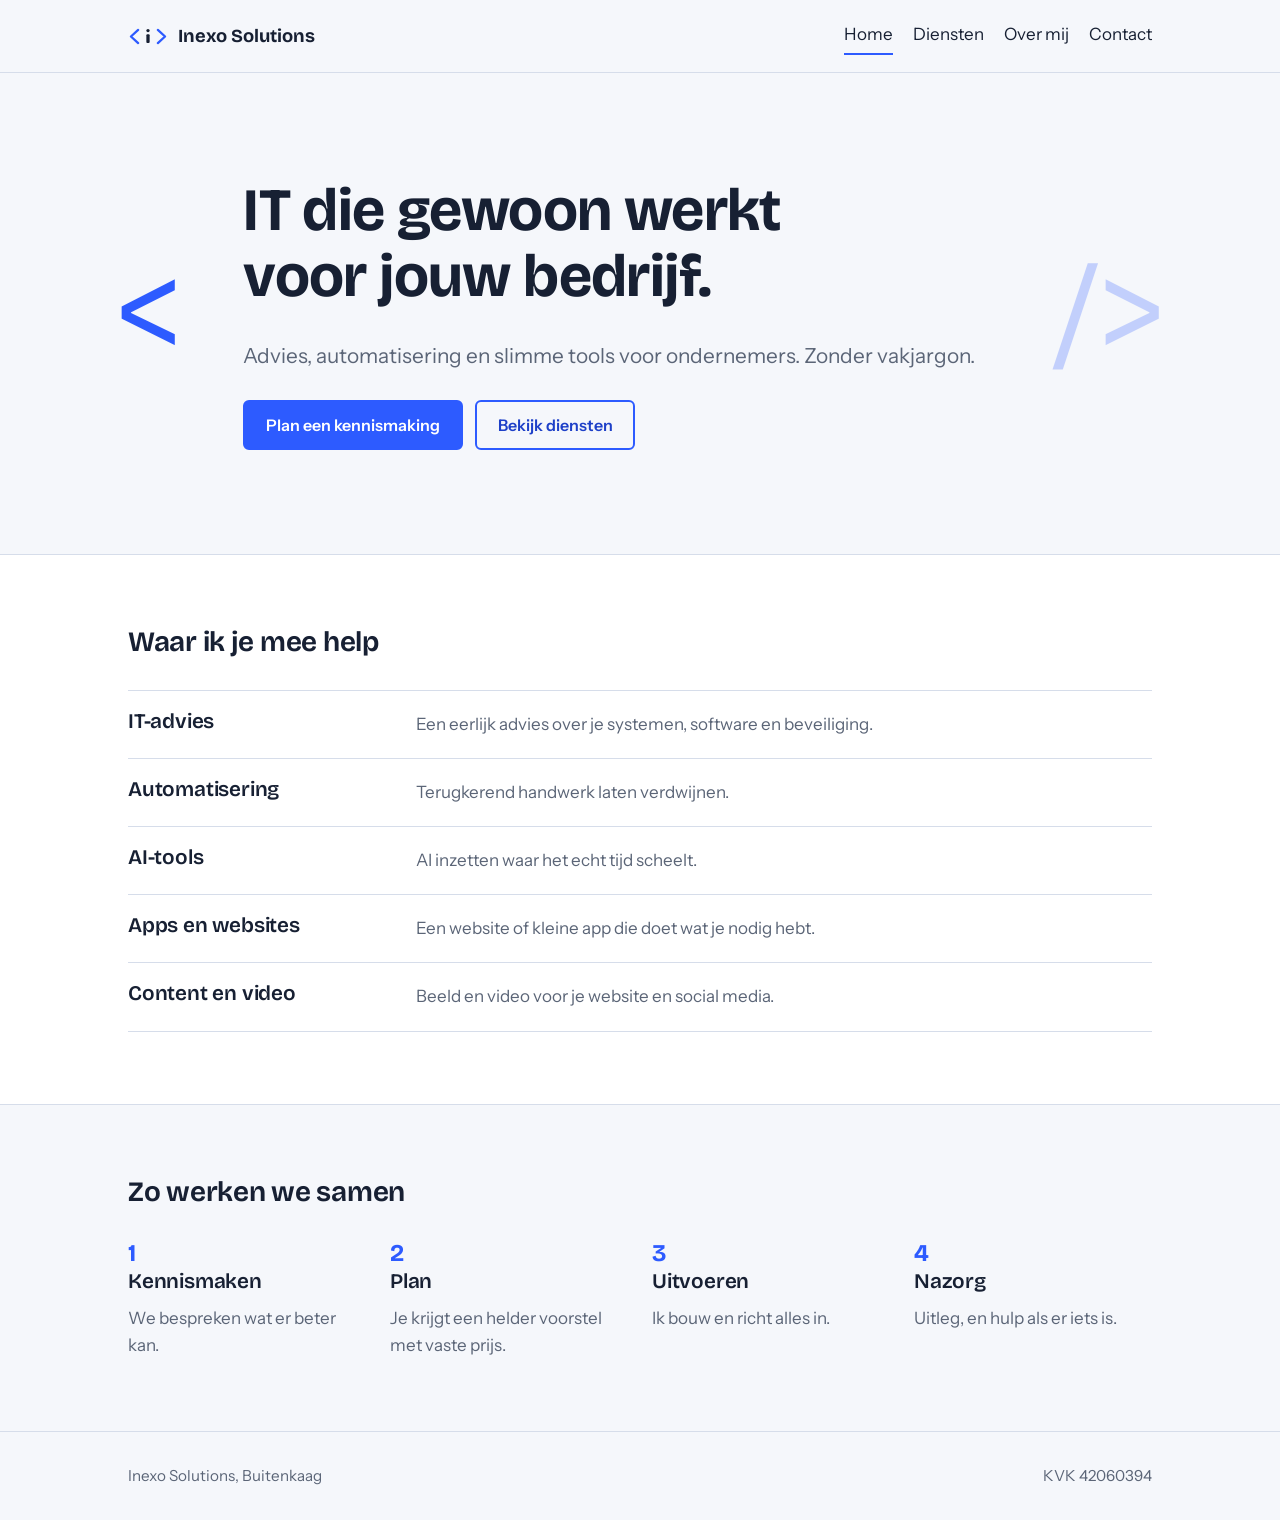
==== index.html @ b4abee1e "Add first version of the website and layout README Co-Authored-By: Claude Opus 5.5 <noreply@anthropi" ====
<!doctype html>
<html lang="nl">
<head>
  <meta charset="utf-8">
  <meta name="viewport" content="width=device-width, initial-scale=1">
  <title>Inexo Solutions | IT, automatisering en AI voor ondernemers</title>
  <meta name="description" content="Inexo Solutions helpt ondernemers met IT-advies, automatisering, AI-tools en websites.">
  <link rel="icon" href="/assets/logo.svg" type="image/svg+xml">
  <link rel="preconnect" href="https://fonts.googleapis.com">
  <link rel="preconnect" href="https://fonts.gstatic.com" crossorigin>
  <link href="https://fonts.googleapis.com/css2?family=Bricolage+Grotesque:opsz,wght@12..96,300..700&family=Instrument+Sans:wght@400;600&display=swap" rel="stylesheet">
  <link rel="stylesheet" href="/assets/styles.css">
</head>
<body>
  <header class="site-header">
    <div class="wrap">
      <a class="brand" href="/"><img src="/assets/logo.svg" alt="" width="40" height="21">Inexo Solutions</a>
      <nav class="nav" aria-label="Hoofdmenu">
        <a href="/index.html" aria-current="page">Home</a>
        <a href="/diensten.html">Diensten</a>
        <a href="/over.html">Over mij</a>
        <a href="/contact.html">Contact</a>
      </nav>
    </div>
  </header>
  <main>
    <section class="hero">
      <div class="wrap">
        <div class="tag">
          <h1>IT die gewoon werkt voor jouw bedrijf.</h1>
          <p>Advies, automatisering en slimme tools voor ondernemers. Zonder vakjargon.</p>
          <div class="actions">
            <a class="btn" href="/contact.html">Plan een kennismaking</a>
            <a class="btn secondary" href="/diensten.html">Bekijk diensten</a>
          </div>
        </div>
      </div>
    </section>
    <section class="section alt">
      <div class="wrap">
        <h2>Waar ik je mee help</h2>
        <ul class="services">
          <li>
            <h3>IT-advies</h3>
            <p>Een eerlijk advies over je systemen, software en beveiliging.</p>
          </li>
          <li>
            <h3>Automatisering</h3>
            <p>Terugkerend handwerk laten verdwijnen.</p>
          </li>
          <li>
            <h3>AI-tools</h3>
            <p>AI inzetten waar het echt tijd scheelt.</p>
          </li>
          <li>
            <h3>Apps en websites</h3>
            <p>Een website of kleine app die doet wat je nodig hebt.</p>
          </li>
          <li>
            <h3>Content en video</h3>
            <p>Beeld en video voor je website en social media.</p>
          </li>
        </ul>
      </div>
    </section>
    <section class="section">
      <div class="wrap">
        <h2>Zo werken we samen</h2>
        <ol class="steps">
          <li><h3>Kennismaken</h3><p>We bespreken wat er beter kan.</p></li>
          <li><h3>Plan</h3><p>Je krijgt een helder voorstel met vaste prijs.</p></li>
          <li><h3>Uitvoeren</h3><p>Ik bouw en richt alles in.</p></li>
          <li><h3>Nazorg</h3><p>Uitleg, en hulp als er iets is.</p></li>
        </ol>
      </div>
    </section>
  </main>
  <footer class="site-footer">
    <div class="wrap">
      <p>Inexo Solutions, Buitenkaag</p>
      <p>KVK 42060394</p>
    </div>
  </footer>
</body>
</html>
---- assets/styles.css ----
/* Inexo Solutions — shared styles. Tokens are documented in README.md */
:root {
  --paper: #F5F7FB;
  --surface: #FFFFFF;
  --ink: #172033;
  --muted: #5B6577;
  --line: #D6DDEA;
  --blue: #2D5BFF;
  --blue-dark: #1E40C8;

  --font-display: "Bricolage Grotesque", system-ui, sans-serif;
  --font-body: "Instrument Sans", system-ui, sans-serif;

  --step-0: 1.0625rem;
  --step-1: 1.3rem;
  --step-2: 1.75rem;
  --step-3: clamp(2.25rem, 5vw, 3.75rem);

  --wrap: 68rem;
  --gutter: clamp(1rem, 4vw, 2rem);
}

*, *::before, *::after { box-sizing: border-box; }
html { -webkit-text-size-adjust: 100%; }
body {
  margin: 0;
  background: var(--paper);
  color: var(--ink);
  font: 400 var(--step-0)/1.6 var(--font-body);
}
img, svg { display: block; max-width: 100%; }
a { color: var(--blue-dark); }
a:focus-visible, button:focus-visible, input:focus-visible, textarea:focus-visible {
  outline: 3px solid var(--blue);
  outline-offset: 3px;
}
h1, h2, h3 { font-family: var(--font-display); line-height: 1.1; margin: 0 0 .5em; letter-spacing: -0.01em; }
h1 { font-size: var(--step-3); font-weight: 700; max-width: 16ch; }
h2 { font-size: var(--step-2); font-weight: 650; }
h3 { font-size: var(--step-1); font-weight: 600; }
p { margin: 0 0 1em; max-width: 62ch; }

.wrap { max-width: var(--wrap); margin: 0 auto; padding: 0 var(--gutter); }

/* Header */
.site-header { border-bottom: 1px solid var(--line); background: var(--paper); }
.site-header .wrap { display: flex; align-items: center; justify-content: space-between; gap: 1rem; min-height: 4.5rem; flex-wrap: wrap; }
.brand { display: flex; align-items: center; gap: .6rem; text-decoration: none; color: var(--ink); font: 700 1.15rem var(--font-display); }
.brand svg { width: 2.4rem; height: auto; }
.nav { display: flex; gap: 1.25rem; flex-wrap: wrap; }
.nav a { color: var(--ink); text-decoration: none; padding: .25rem 0; border-bottom: 2px solid transparent; }
.nav a:hover { border-color: var(--line); }
.nav a[aria-current="page"] { border-color: var(--blue); }

/* Hero: the code-tag brackets are the one signature element */
.hero { padding: clamp(3rem, 9vw, 6.5rem) 0; }
.hero .tag {
  position: relative;
  padding: 0 clamp(2rem, 9vw, 7.5rem);
}
.hero .tag::before, .hero .tag::after {
  position: absolute; top: 50%;
  transform: translateY(-50%);
  font: 300 clamp(4rem, 11vw, 9rem)/1 var(--font-display);
  color: var(--blue);
}
.hero .tag::before { content: "<"; left: -0.1em; }
.hero .tag::after { content: "/>"; right: -0.1em; opacity: .25; }
.hero p { font-size: var(--step-1); color: var(--muted); }
.actions { display: flex; gap: .75rem; flex-wrap: wrap; margin-top: 1.75rem; }

.btn {
  display: inline-block; padding: .8rem 1.3rem; border-radius: 6px;
  font: 600 1rem var(--font-body); text-decoration: none; cursor: pointer;
  border: 2px solid var(--blue); background: var(--blue); color: #fff;
}
.btn:hover { background: var(--blue-dark); border-color: var(--blue-dark); }
.btn.secondary { background: transparent; color: var(--blue-dark); }
.btn.secondary:hover { background: var(--surface); }

/* Sections */
.section { padding: clamp(2.5rem, 7vw, 4.5rem) 0; border-top: 1px solid var(--line); }
.section.alt { background: var(--surface); }
.intro { color: var(--muted); }

.services { list-style: none; margin: 2rem 0 0; padding: 0; display: grid; gap: 0; }
.services li { display: grid; grid-template-columns: minmax(10rem, 16rem) 1fr; gap: .5rem 2rem; padding: 1.25rem 0; border-top: 1px solid var(--line); }
.services li:last-child { border-bottom: 1px solid var(--line); }
.services h3 { margin: 0; }
.services p { margin: 0; color: var(--muted); }
.services ul { margin: .5rem 0 0; padding-left: 1.1rem; color: var(--muted); }

.steps { list-style: none; counter-reset: step; margin: 2rem 0 0; padding: 0; display: grid; grid-template-columns: repeat(auto-fit, minmax(13rem, 1fr)); gap: 1.5rem; }
.steps li { counter-increment: step; }
.steps li::before { content: counter(step); display: block; font: 700 1.5rem var(--font-display); color: var(--blue); margin-bottom: .25rem; }
.steps p { margin: 0; color: var(--muted); }

/* Forms */
.form { display: grid; gap: 1rem; max-width: 36rem; margin-top: 1.5rem; }
.form label { display: grid; gap: .35rem; font-weight: 600; }
.form input, .form textarea {
  font: inherit; padding: .75rem .85rem; border: 1px solid var(--line);
  border-radius: 6px; background: var(--surface); color: var(--ink);
}
.form textarea { min-height: 9rem; resize: vertical; }
.hidden { position: absolute; left: -9999px; }

/* Footer */
.site-footer { border-top: 1px solid var(--line); padding: 2rem 0; color: var(--muted); font-size: .95rem; }
.site-footer .wrap { display: flex; justify-content: space-between; gap: 1rem; flex-wrap: wrap; }
.site-footer p { margin: 0; }

@media (max-width: 40rem) {
  .services li { grid-template-columns: 1fr; }
  .hero .tag { padding: 0; }
  .hero .tag::before, .hero .tag::after { display: none; }
}
@media (prefers-reduced-motion: reduce) { * { transition: none !important; animation: none !important; } }
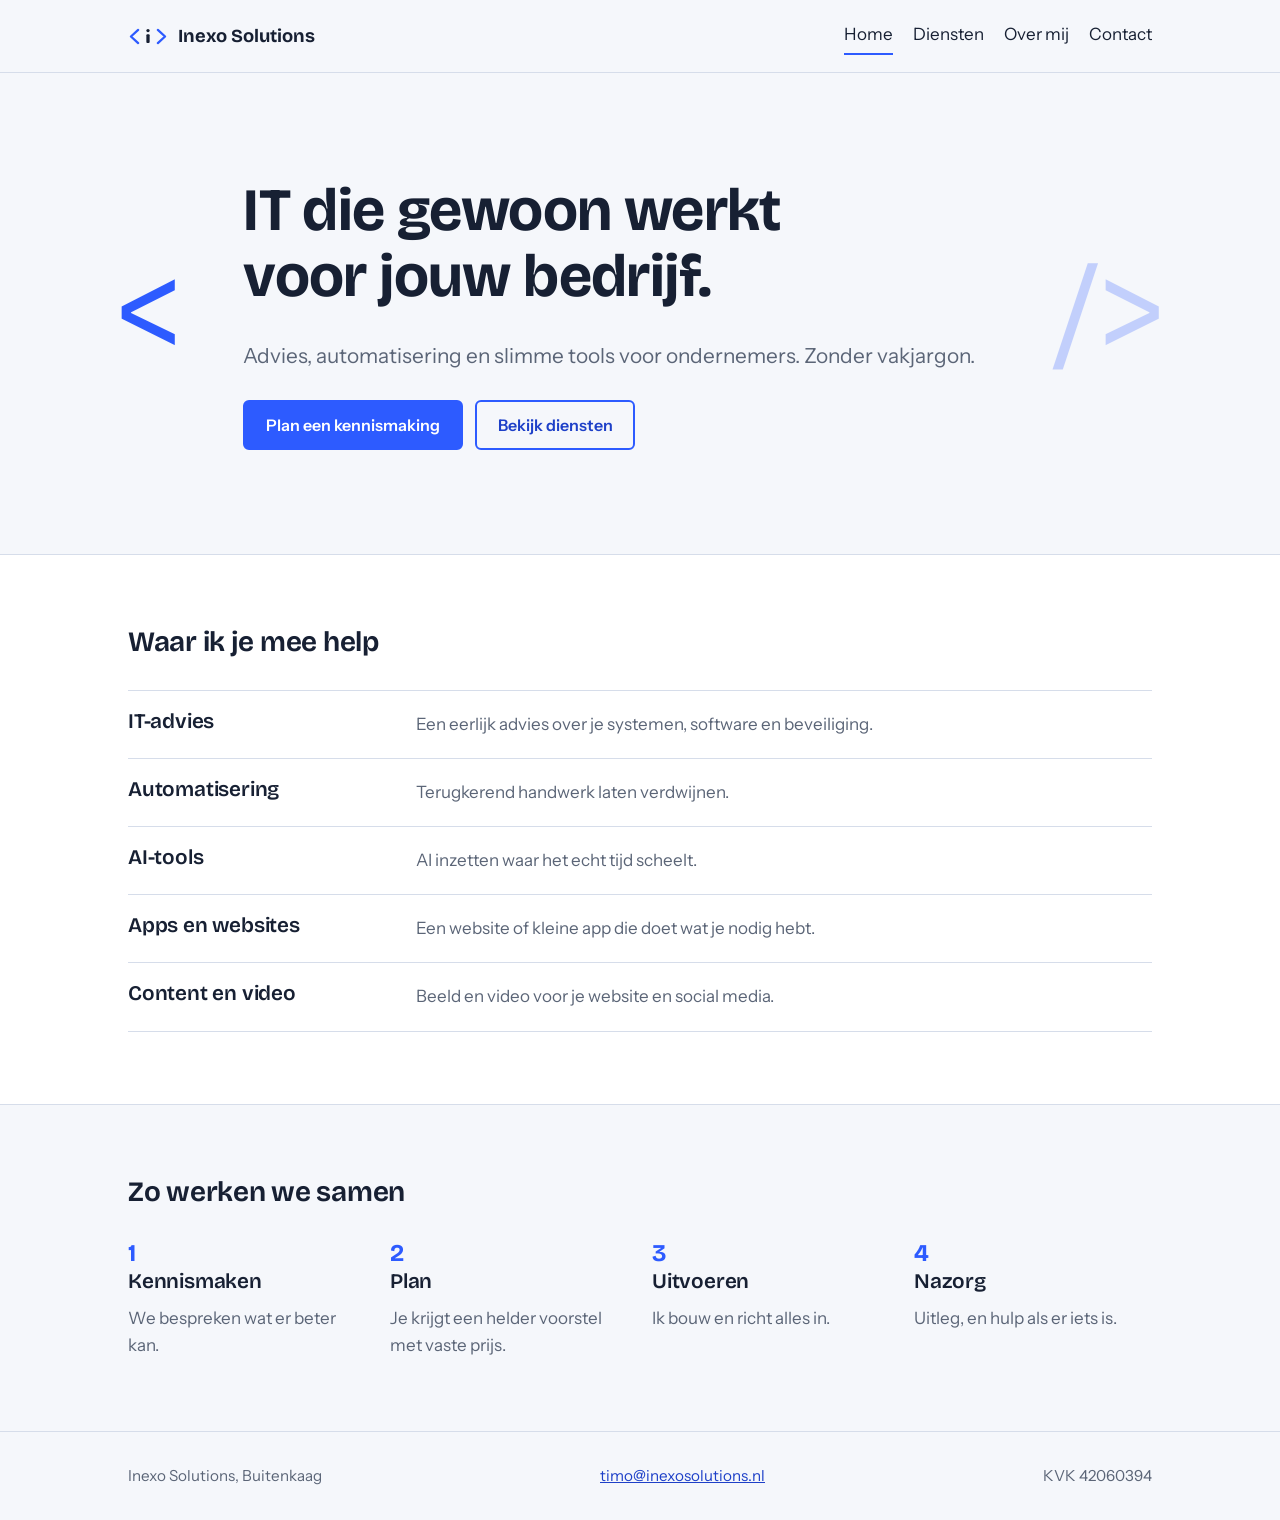
==== commit c4d7989a: "Add contact email and richer About page Co-Authored-By: Claude Opus 5.5 <noreply@anthropic.com> Clau" ====
--- a/index.html
+++ b/index.html
@@ -78,6 +78,7 @@
   <footer class="site-footer">
     <div class="wrap">
       <p>Inexo Solutions, Buitenkaag</p>
+      <p><a href="mailto:timo@inexosolutions.nl">timo@inexosolutions.nl</a></p>
       <p>KVK 42060394</p>
     </div>
   </footer>
--- a/assets/styles.css
+++ b/assets/styles.css
@@ -95,6 +95,19 @@
 .steps li::before { content: counter(step); display: block; font: 700 1.5rem var(--font-display); color: var(--blue); margin-bottom: .25rem; }
 .steps p { margin: 0; color: var(--muted); }
 
+/* About */
+.about { display: grid; grid-template-columns: minmax(0, 1fr) 20rem; gap: 3rem; align-items: start; }
+.facts { background: var(--surface); border: 1px solid var(--line); border-radius: 8px; padding: 1.5rem; }
+.facts img { width: 4.5rem; height: auto; margin-bottom: 1rem; }
+.facts dl { margin: 0; }
+.facts dt { font-size: .9rem; color: var(--muted); }
+.facts dd { margin: .15rem 0 1rem; font-weight: 600; }
+.facts dd:last-child { margin-bottom: 0; }
+.principles { list-style: none; margin: 2rem 0 0; padding: 0; display: grid; grid-template-columns: repeat(auto-fit, minmax(14rem, 1fr)); gap: 2rem; }
+.principles li { border-top: 3px solid var(--blue); padding-top: 1rem; }
+.principles p { margin: 0; color: var(--muted); }
+.cta .actions { margin-top: 1rem; }
+
 /* Forms */
 .form { display: grid; gap: 1rem; max-width: 36rem; margin-top: 1.5rem; }
 .form label { display: grid; gap: .35rem; font-weight: 600; }
@@ -110,6 +123,7 @@
 .site-footer .wrap { display: flex; justify-content: space-between; gap: 1rem; flex-wrap: wrap; }
 .site-footer p { margin: 0; }
 
+@media (max-width: 52rem) { .about { grid-template-columns: 1fr; gap: 2rem; } }
 @media (max-width: 40rem) {
   .services li { grid-template-columns: 1fr; }
   .hero .tag { padding: 0; }
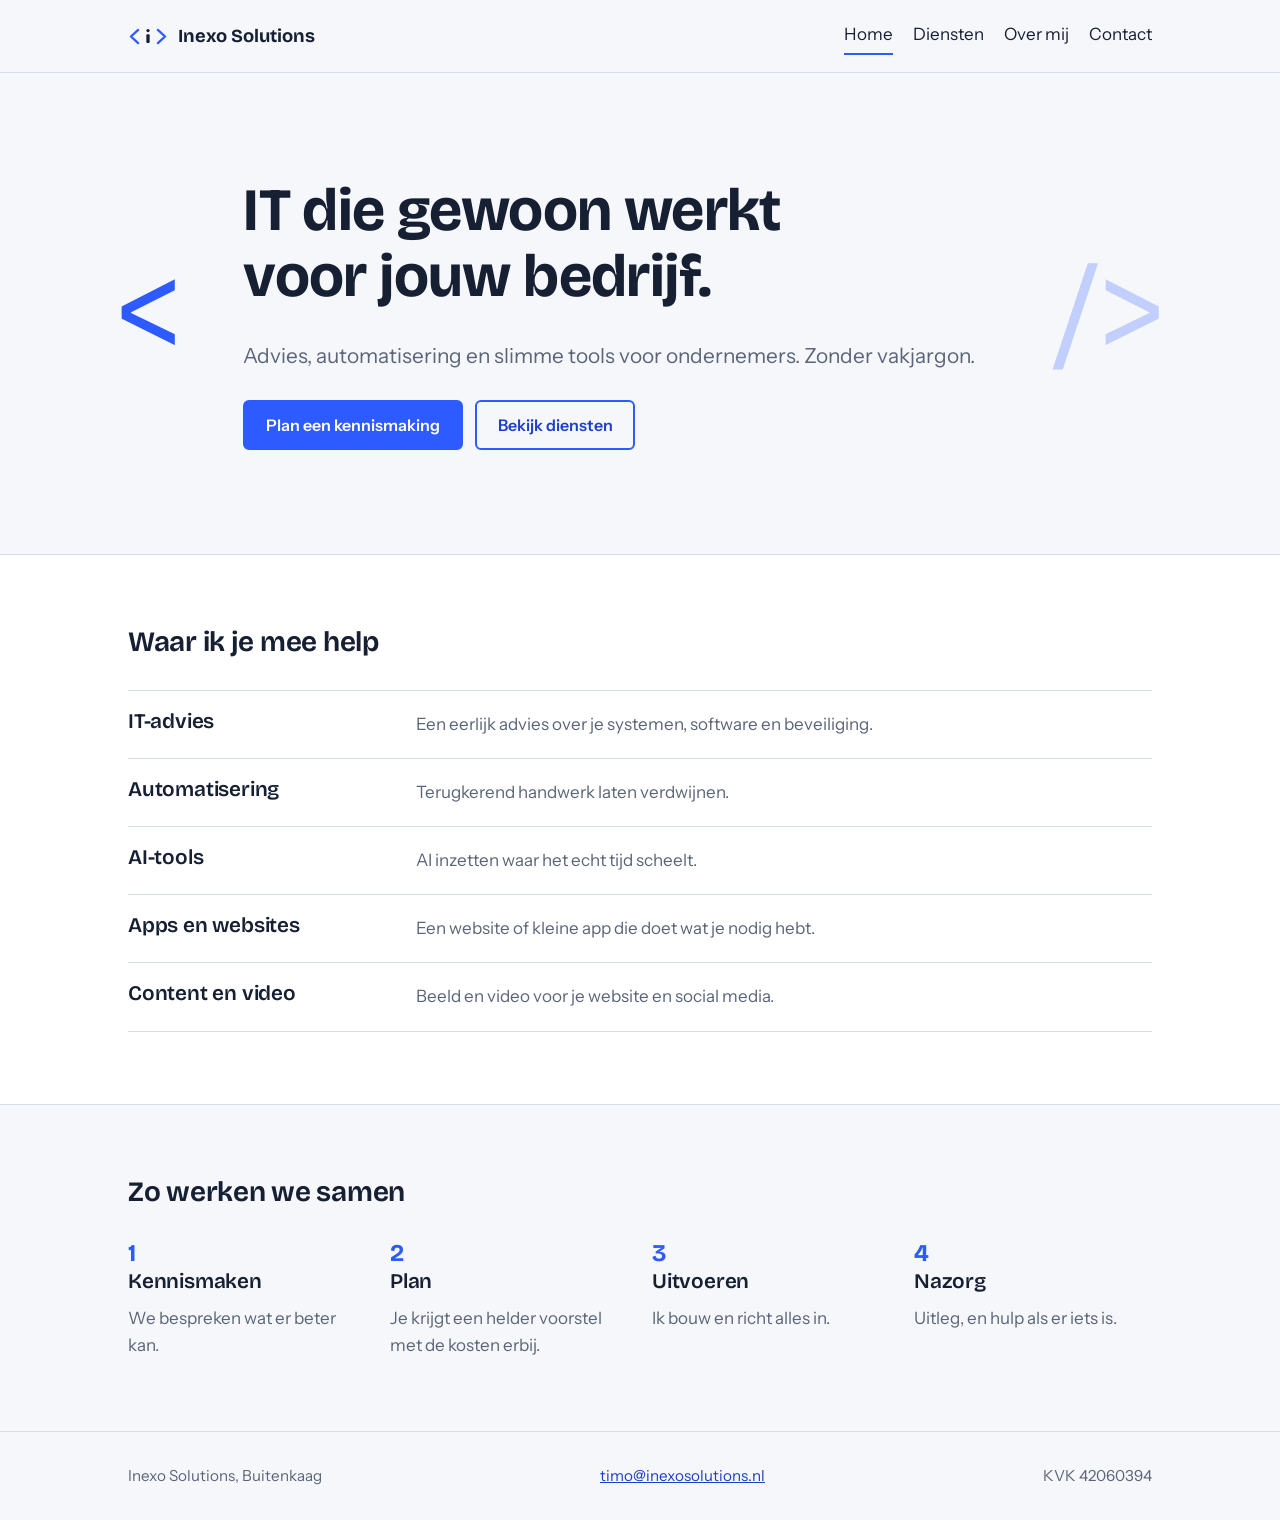
==== commit 160ca0c2: "Soften pricing wording (no fixed-price promise) Co-Authored-By: Claude Opus 5.5 <noreply@anthropic.c" ====
--- a/index.html
+++ b/index.html
@@ -68,7 +68,7 @@
         <h2>Zo werken we samen</h2>
         <ol class="steps">
           <li><h3>Kennismaken</h3><p>We bespreken wat er beter kan.</p></li>
-          <li><h3>Plan</h3><p>Je krijgt een helder voorstel met vaste prijs.</p></li>
+          <li><h3>Plan</h3><p>Je krijgt een helder voorstel met de kosten erbij.</p></li>
           <li><h3>Uitvoeren</h3><p>Ik bouw en richt alles in.</p></li>
           <li><h3>Nazorg</h3><p>Uitleg, en hulp als er iets is.</p></li>
         </ol>
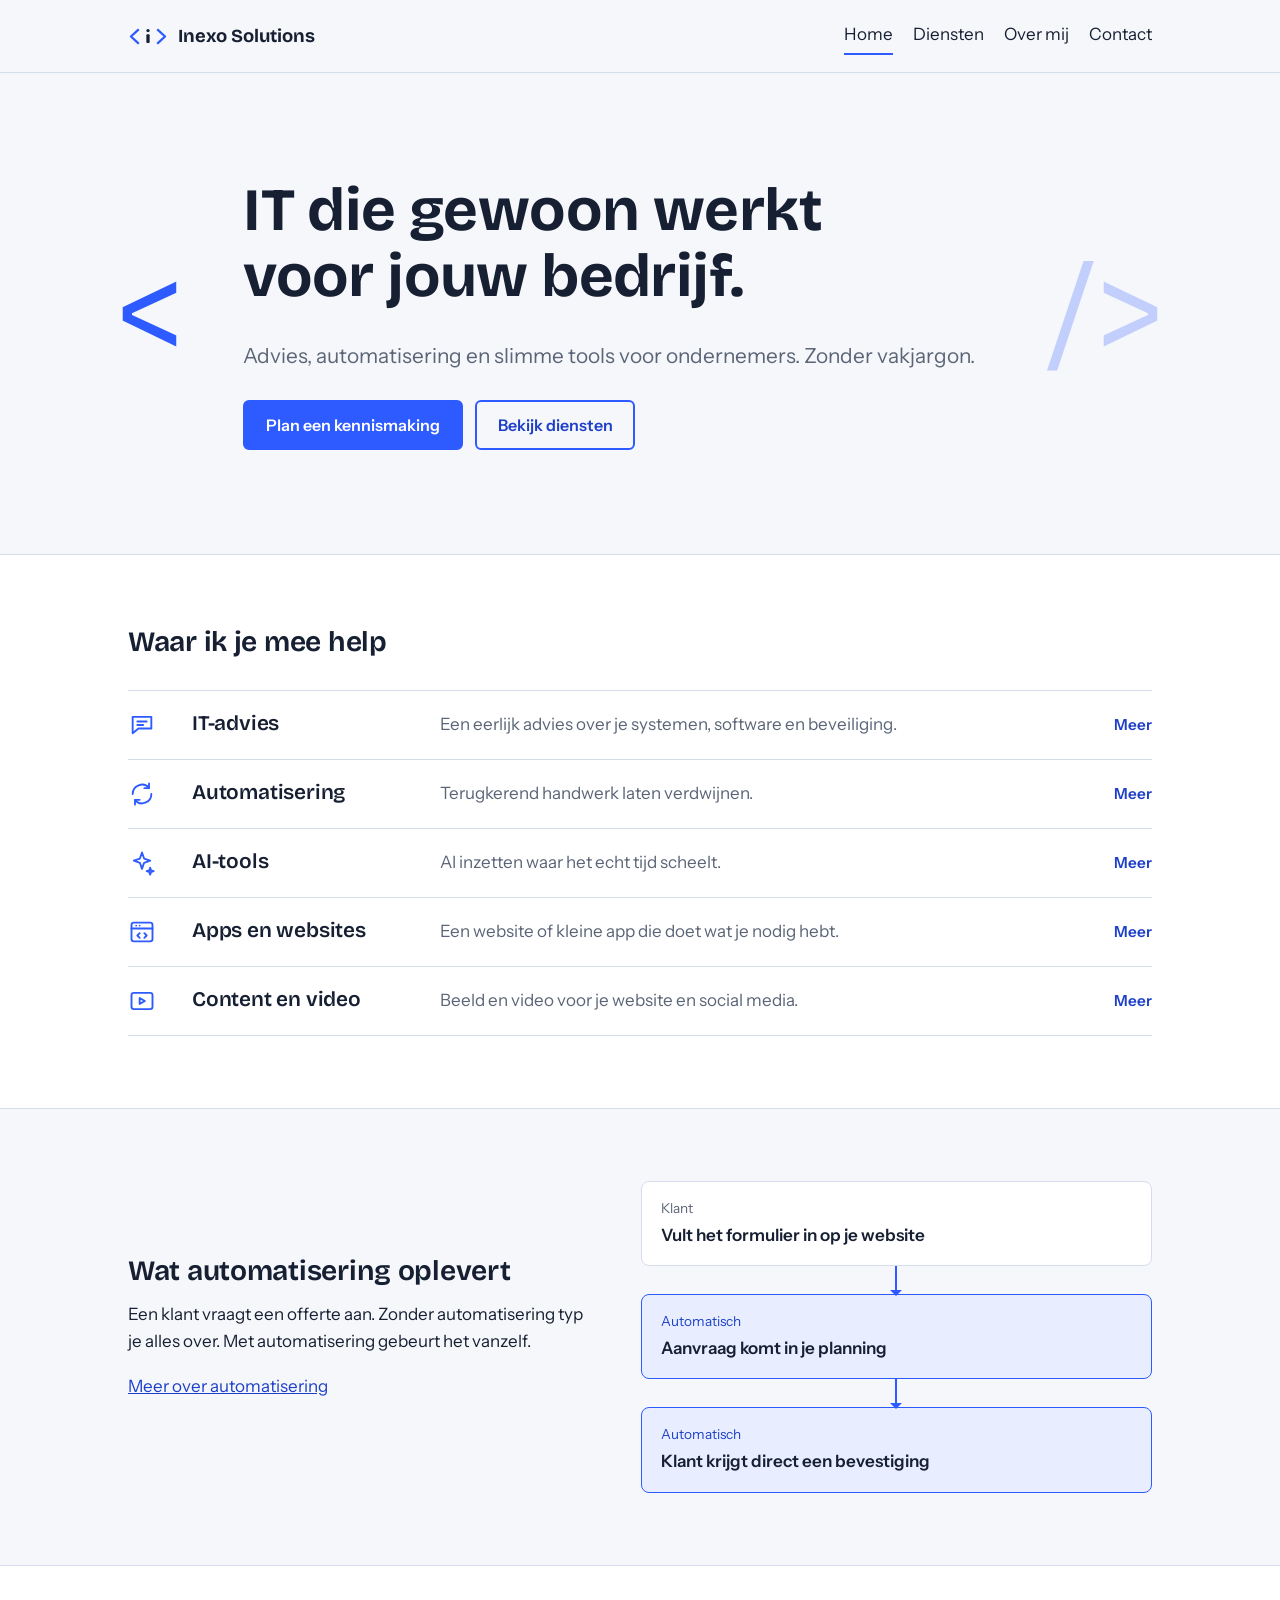
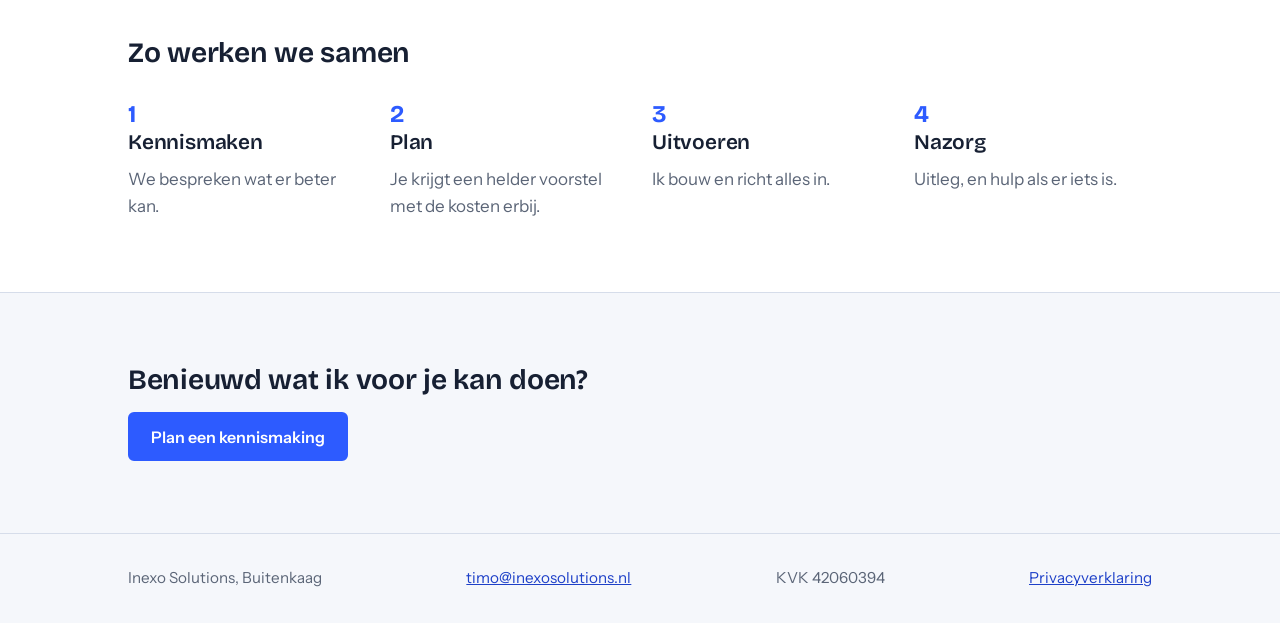
==== commit f6d54e82: "Expand services, add visuals, privacy page, 404 and share image Co-Authored-By: Claude Opus 5.5 <nor" ====
--- a/index.html
+++ b/index.html
@@ -5,13 +5,19 @@
   <meta name="viewport" content="width=device-width, initial-scale=1">
   <title>Inexo Solutions | IT, automatisering en AI voor ondernemers</title>
   <meta name="description" content="Inexo Solutions helpt ondernemers met IT-advies, automatisering, AI-tools en websites.">
+  <meta property="og:type" content="website">
+  <meta property="og:title" content="Inexo Solutions | IT, automatisering en AI voor ondernemers">
+  <meta property="og:description" content="Inexo Solutions helpt ondernemers met IT-advies, automatisering, AI-tools en websites.">
+  <meta property="og:url" content="https://inexo-solutions.netlify.app/">
+  <meta property="og:image" content="https://inexo-solutions.netlify.app/assets/og-image.png">
+  <meta property="og:locale" content="nl_NL">
+  <meta name="theme-color" content="#2D5BFF">
   <link rel="icon" href="/assets/logo.svg" type="image/svg+xml">
-  <link rel="preconnect" href="https://fonts.googleapis.com">
-  <link rel="preconnect" href="https://fonts.gstatic.com" crossorigin>
-  <link href="https://fonts.googleapis.com/css2?family=Bricolage+Grotesque:opsz,wght@12..96,300..700&family=Instrument+Sans:wght@400;600&display=swap" rel="stylesheet">
+  <link rel="preload" href="/assets/fonts/bricolage-grotesque.woff2" as="font" type="font/woff2" crossorigin>
   <link rel="stylesheet" href="/assets/styles.css">
 </head>
 <body>
+  <a class="skip" href="#main">Naar de inhoud</a>
   <header class="site-header">
     <div class="wrap">
       <a class="brand" href="/"><img src="/assets/logo.svg" alt="" width="40" height="21">Inexo Solutions</a>
@@ -23,7 +29,7 @@
       </nav>
     </div>
   </header>
-  <main>
+  <main id="main">
     <section class="hero">
       <div class="wrap">
         <div class="tag">
@@ -41,29 +47,60 @@
         <h2>Waar ik je mee help</h2>
         <ul class="services">
           <li>
-            <h3>IT-advies</h3>
-            <p>Een eerlijk advies over je systemen, software en beveiliging.</p>
+            <a class="service-link" href="/diensten.html#it-advies">
+              <svg class="icon" viewBox="0 0 24 24" aria-hidden="true" fill="none" stroke="currentColor" stroke-width="1.6" stroke-linecap="round" stroke-linejoin="round"><path d="M4 5h16v10H9l-5 4z"/><path d="M8 9h8M8 12h5"/></svg>
+              <h3>IT-advies</h3>
+              <p>Een eerlijk advies over je systemen, software en beveiliging.</p>
+            </a>
           </li>
           <li>
-            <h3>Automatisering</h3>
-            <p>Terugkerend handwerk laten verdwijnen.</p>
+            <a class="service-link" href="/diensten.html#automatisering">
+              <svg class="icon" viewBox="0 0 24 24" aria-hidden="true" fill="none" stroke="currentColor" stroke-width="1.6" stroke-linecap="round" stroke-linejoin="round"><path d="M20 12a8 8 0 0 1-14 5.3"/><path d="M4 12a8 8 0 0 1 14-5.3"/><path d="M18 3v4h-4M6 21v-4h4"/></svg>
+              <h3>Automatisering</h3>
+              <p>Terugkerend handwerk laten verdwijnen.</p>
+            </a>
           </li>
           <li>
-            <h3>AI-tools</h3>
-            <p>AI inzetten waar het echt tijd scheelt.</p>
+            <a class="service-link" href="/diensten.html#ai-tools">
+              <svg class="icon" viewBox="0 0 24 24" aria-hidden="true" fill="none" stroke="currentColor" stroke-width="1.6" stroke-linecap="round" stroke-linejoin="round"><path d="M12 3l1.8 5.2L19 10l-5.2 1.8L12 17l-1.8-5.2L5 10l5.2-1.8z"/><path d="M19 16l.7 2.3L22 19l-2.3.7L19 22l-.7-2.3L16 19l2.3-.7z"/></svg>
+              <h3>AI-tools</h3>
+              <p>AI inzetten waar het echt tijd scheelt.</p>
+            </a>
           </li>
           <li>
-            <h3>Apps en websites</h3>
-            <p>Een website of kleine app die doet wat je nodig hebt.</p>
+            <a class="service-link" href="/diensten.html#apps-en-websites">
+              <svg class="icon" viewBox="0 0 24 24" aria-hidden="true" fill="none" stroke="currentColor" stroke-width="1.6" stroke-linecap="round" stroke-linejoin="round"><rect x="3" y="4" width="18" height="16" rx="2"/><path d="M3 9h18M7 6.5h.01M10 6.5h.01"/><path d="M10 13l-2 2 2 2M14 13l2 2-2 2"/></svg>
+              <h3>Apps en websites</h3>
+              <p>Een website of kleine app die doet wat je nodig hebt.</p>
+            </a>
           </li>
           <li>
-            <h3>Content en video</h3>
-            <p>Beeld en video voor je website en social media.</p>
+            <a class="service-link" href="/diensten.html#content-en-video">
+              <svg class="icon" viewBox="0 0 24 24" aria-hidden="true" fill="none" stroke="currentColor" stroke-width="1.6" stroke-linecap="round" stroke-linejoin="round"><rect x="3" y="5" width="18" height="14" rx="2"/><path d="M10 9.5v5l4.5-2.5z"/></svg>
+              <h3>Content en video</h3>
+              <p>Beeld en video voor je website en social media.</p>
+            </a>
           </li>
         </ul>
       </div>
     </section>
     <section class="section">
+      <div class="wrap example">
+        <div>
+          <h2>Wat automatisering oplevert</h2>
+          <p>Een klant vraagt een offerte aan. Zonder automatisering typ je alles over. Met automatisering gebeurt het vanzelf.</p>
+          <p><a href="/diensten.html#automatisering">Meer over automatisering</a></p>
+        </div>
+        <div class="flow" role="img" aria-label="Voorbeeld: een aanvraag via de website gaat automatisch naar je planning, en de klant krijgt direct een bevestiging.">
+          <div class="flow-step"><span class="flow-kind">Klant</span>Vult het formulier in op je website</div>
+          <div class="flow-arrow" aria-hidden="true"></div>
+          <div class="flow-step auto"><span class="flow-kind">Automatisch</span>Aanvraag komt in je planning</div>
+          <div class="flow-arrow" aria-hidden="true"></div>
+          <div class="flow-step auto"><span class="flow-kind">Automatisch</span>Klant krijgt direct een bevestiging</div>
+        </div>
+      </div>
+    </section>
+    <section class="section alt">
       <div class="wrap">
         <h2>Zo werken we samen</h2>
         <ol class="steps">
@@ -74,12 +111,19 @@
         </ol>
       </div>
     </section>
+    <section class="section cta">
+      <div class="wrap">
+        <h2>Benieuwd wat ik voor je kan doen?</h2>
+        <div class="actions"><a class="btn" href="/contact.html">Plan een kennismaking</a></div>
+      </div>
+    </section>
   </main>
   <footer class="site-footer">
     <div class="wrap">
       <p>Inexo Solutions, Buitenkaag</p>
       <p><a href="mailto:timo@inexosolutions.nl">timo@inexosolutions.nl</a></p>
       <p>KVK 42060394</p>
+      <p><a href="/privacy.html">Privacyverklaring</a></p>
     </div>
   </footer>
 </body>
--- a/assets/styles.css
+++ b/assets/styles.css
@@ -1,4 +1,20 @@
 /* Inexo Solutions — shared styles. Tokens are documented in README.md */
+@font-face {
+  font-family: "Bricolage Grotesque";
+  src: url("/assets/fonts/bricolage-grotesque.woff2") format("woff2");
+  font-weight: 200 800; font-style: normal; font-display: swap;
+}
+@font-face {
+  font-family: "Instrument Sans";
+  src: url("/assets/fonts/instrument-sans-400.woff2") format("woff2");
+  font-weight: 400; font-style: normal; font-display: swap;
+}
+@font-face {
+  font-family: "Instrument Sans";
+  src: url("/assets/fonts/instrument-sans-600.woff2") format("woff2");
+  font-weight: 600; font-style: normal; font-display: swap;
+}
+
 :root {
   --paper: #F5F7FB;
   --surface: #FFFFFF;
@@ -7,6 +23,7 @@
   --line: #D6DDEA;
   --blue: #2D5BFF;
   --blue-dark: #1E40C8;
+  --blue-tint: #E8EEFF;
 
   --font-display: "Bricolage Grotesque", system-ui, sans-serif;
   --font-body: "Instrument Sans", system-ui, sans-serif;
@@ -18,10 +35,11 @@
 
   --wrap: 68rem;
   --gutter: clamp(1rem, 4vw, 2rem);
+  --radius: 8px;
 }
 
 *, *::before, *::after { box-sizing: border-box; }
-html { -webkit-text-size-adjust: 100%; }
+html { -webkit-text-size-adjust: 100%; scroll-behavior: smooth; }
 body {
   margin: 0;
   background: var(--paper);
@@ -39,14 +57,17 @@
 h2 { font-size: var(--step-2); font-weight: 650; }
 h3 { font-size: var(--step-1); font-weight: 600; }
 p { margin: 0 0 1em; max-width: 62ch; }
+.small { font-size: .9rem; color: var(--muted); }
 
 .wrap { max-width: var(--wrap); margin: 0 auto; padding: 0 var(--gutter); }
+
+.skip { position: absolute; left: -9999px; top: 0; background: var(--ink); color: #fff; padding: .6rem 1rem; z-index: 10; }
+.skip:focus { left: 1rem; top: 1rem; }
 
 /* Header */
 .site-header { border-bottom: 1px solid var(--line); background: var(--paper); }
 .site-header .wrap { display: flex; align-items: center; justify-content: space-between; gap: 1rem; min-height: 4.5rem; flex-wrap: wrap; }
 .brand { display: flex; align-items: center; gap: .6rem; text-decoration: none; color: var(--ink); font: 700 1.15rem var(--font-display); }
-.brand svg { width: 2.4rem; height: auto; }
 .nav { display: flex; gap: 1.25rem; flex-wrap: wrap; }
 .nav a { color: var(--ink); text-decoration: none; padding: .25rem 0; border-bottom: 2px solid transparent; }
 .nav a:hover { border-color: var(--line); }
@@ -54,10 +75,7 @@
 
 /* Hero: the code-tag brackets are the one signature element */
 .hero { padding: clamp(3rem, 9vw, 6.5rem) 0; }
-.hero .tag {
-  position: relative;
-  padding: 0 clamp(2rem, 9vw, 7.5rem);
-}
+.hero .tag { position: relative; padding: 0 clamp(2rem, 9vw, 7.5rem); }
 .hero .tag::before, .hero .tag::after {
   position: absolute; top: 50%;
   transform: translateY(-50%);
@@ -80,53 +98,118 @@
 
 /* Sections */
 .section { padding: clamp(2.5rem, 7vw, 4.5rem) 0; border-top: 1px solid var(--line); }
+.section.page-top { border-top: 0; }
 .section.alt { background: var(--surface); }
-.intro { color: var(--muted); }
-
-.services { list-style: none; margin: 2rem 0 0; padding: 0; display: grid; gap: 0; }
-.services li { display: grid; grid-template-columns: minmax(10rem, 16rem) 1fr; gap: .5rem 2rem; padding: 1.25rem 0; border-top: 1px solid var(--line); }
+.intro { color: var(--muted); font-size: var(--step-1); }
+.cta .actions { margin-top: 1rem; }
+
+/* Icons */
+.icon { width: 1.75rem; height: 1.75rem; color: var(--blue); flex: none; }
+.icon-lg { width: 2.75rem; height: 2.75rem; padding: .55rem; background: var(--blue-tint); border-radius: var(--radius); margin-bottom: 1rem; }
+
+/* Home: services list */
+.services { list-style: none; margin: 2rem 0 0; padding: 0; }
+.services li { border-top: 1px solid var(--line); }
 .services li:last-child { border-bottom: 1px solid var(--line); }
+.service-link {
+  display: grid; grid-template-columns: 2.5rem minmax(10rem, 14rem) 1fr auto; gap: .5rem 1.5rem;
+  align-items: center; padding: 1.25rem 0; color: inherit; text-decoration: none;
+}
+.service-link::after { content: "Meer"; color: var(--blue-dark); font-weight: 600; font-size: .95rem; }
+.service-link:hover h3, .service-link:hover::after { color: var(--blue); }
 .services h3 { margin: 0; }
 .services p { margin: 0; color: var(--muted); }
-.services ul { margin: .5rem 0 0; padding-left: 1.1rem; color: var(--muted); }
+
+/* Home: automation example */
+.example { display: grid; grid-template-columns: minmax(0, 1fr) minmax(0, 1.1fr); gap: 3rem; align-items: center; }
+.flow { display: grid; gap: 0; justify-items: stretch; }
+.flow-step {
+  background: var(--surface); border: 1px solid var(--line); border-radius: var(--radius);
+  padding: 1rem 1.2rem; font-weight: 600;
+}
+.flow-step.auto { border-color: var(--blue); background: var(--blue-tint); }
+.flow-kind { display: block; font-size: .85rem; font-weight: 400; color: var(--muted); margin-bottom: .15rem; }
+.flow-step.auto .flow-kind { color: var(--blue-dark); }
+.flow-arrow { height: 1.75rem; width: 2px; background: var(--blue); margin: 0 auto; position: relative; }
+.flow-arrow::after {
+  content: ""; position: absolute; bottom: -2px; left: 50%; transform: translateX(-50%);
+  border: 6px solid transparent; border-top-color: var(--blue); border-bottom: 0;
+}
 
 .steps { list-style: none; counter-reset: step; margin: 2rem 0 0; padding: 0; display: grid; grid-template-columns: repeat(auto-fit, minmax(13rem, 1fr)); gap: 1.5rem; }
 .steps li { counter-increment: step; }
 .steps li::before { content: counter(step); display: block; font: 700 1.5rem var(--font-display); color: var(--blue); margin-bottom: .25rem; }
 .steps p { margin: 0; color: var(--muted); }
 
-/* About */
-.about { display: grid; grid-template-columns: minmax(0, 1fr) 20rem; gap: 3rem; align-items: start; }
-.facts { background: var(--surface); border: 1px solid var(--line); border-radius: 8px; padding: 1.5rem; }
+/* Diensten */
+.jump { list-style: none; margin: 1.5rem 0 0; padding: 0; display: flex; flex-wrap: wrap; gap: .5rem; }
+.jump a {
+  display: inline-block; padding: .4rem .85rem; border: 1px solid var(--line); border-radius: 999px;
+  background: var(--surface); color: var(--ink); text-decoration: none; font-size: .95rem;
+}
+.jump a:hover { border-color: var(--blue); color: var(--blue-dark); }
+.services-detail { padding-top: 0; border-top: 0; }
+.service {
+  display: grid; grid-template-columns: minmax(0, 1fr) minmax(0, 1fr); gap: 1.5rem 3rem;
+  padding: 2.5rem 0; border-top: 1px solid var(--line); scroll-margin-top: 1rem;
+}
+.service-head p { color: var(--muted); }
+.service-head .who { color: var(--ink); font-weight: 600; margin: 0; }
+.service-body h3 { font-size: 1.05rem; margin-bottom: .6rem; }
+.checks { list-style: none; margin: 0 0 1.5rem; padding: 0; display: grid; gap: .45rem; }
+.checks li { position: relative; padding-left: 1.6rem; }
+.checks li::before {
+  content: ""; position: absolute; left: .15rem; top: .45em; width: .7rem; height: .4rem;
+  border-left: 2px solid var(--blue); border-bottom: 2px solid var(--blue); transform: rotate(-45deg);
+}
+.eg { border-left: 3px solid var(--blue); background: var(--surface); padding: 1rem 1.2rem; border-radius: 0 var(--radius) var(--radius) 0; }
+.eg p { margin: 0; color: var(--muted); }
+
+/* About & contact */
+.about, .contact { display: grid; grid-template-columns: minmax(0, 1fr) 20rem; gap: 3rem; align-items: start; }
+.facts { background: var(--surface); border: 1px solid var(--line); border-radius: var(--radius); padding: 1.5rem; }
 .facts img { width: 4.5rem; height: auto; margin-bottom: 1rem; }
 .facts dl { margin: 0; }
 .facts dt { font-size: .9rem; color: var(--muted); }
-.facts dd { margin: .15rem 0 1rem; font-weight: 600; }
+.facts dd { margin: .15rem 0 1rem; font-weight: 600; overflow-wrap: anywhere; }
 .facts dd:last-child { margin-bottom: 0; }
 .principles { list-style: none; margin: 2rem 0 0; padding: 0; display: grid; grid-template-columns: repeat(auto-fit, minmax(14rem, 1fr)); gap: 2rem; }
 .principles li { border-top: 3px solid var(--blue); padding-top: 1rem; }
 .principles p { margin: 0; color: var(--muted); }
-.cta .actions { margin-top: 1rem; }
 
 /* Forms */
 .form { display: grid; gap: 1rem; max-width: 36rem; margin-top: 1.5rem; }
 .form label { display: grid; gap: .35rem; font-weight: 600; }
+.form .optional { font-weight: 400; color: var(--muted); }
 .form input, .form textarea {
   font: inherit; padding: .75rem .85rem; border: 1px solid var(--line);
   border-radius: 6px; background: var(--surface); color: var(--ink);
 }
 .form textarea { min-height: 9rem; resize: vertical; }
+.form .small { margin: 0; }
 .hidden { position: absolute; left: -9999px; }
+
+/* Text pages */
+.prose { max-width: 46rem; }
+.prose h2 { font-size: var(--step-1); margin-top: 2rem; }
 
 /* Footer */
 .site-footer { border-top: 1px solid var(--line); padding: 2rem 0; color: var(--muted); font-size: .95rem; }
-.site-footer .wrap { display: flex; justify-content: space-between; gap: 1rem; flex-wrap: wrap; }
+.site-footer .wrap { display: flex; justify-content: space-between; gap: .75rem 2rem; flex-wrap: wrap; }
 .site-footer p { margin: 0; }
 
-@media (max-width: 52rem) { .about { grid-template-columns: 1fr; gap: 2rem; } }
+@media (max-width: 52rem) {
+  .about, .contact, .example, .service { grid-template-columns: 1fr; gap: 2rem; }
+}
 @media (max-width: 40rem) {
-  .services li { grid-template-columns: 1fr; }
+  .service-link { grid-template-columns: 2.25rem 1fr; }
+  .service-link p { grid-column: 2; }
+  .service-link::after { display: none; }
   .hero .tag { padding: 0; }
   .hero .tag::before, .hero .tag::after { display: none; }
-}
-@media (prefers-reduced-motion: reduce) { * { transition: none !important; animation: none !important; } }
+  .site-footer .wrap { flex-direction: column; }
+}
+@media (prefers-reduced-motion: reduce) {
+  html { scroll-behavior: auto; }
+  * { transition: none !important; animation: none !important; }
+}
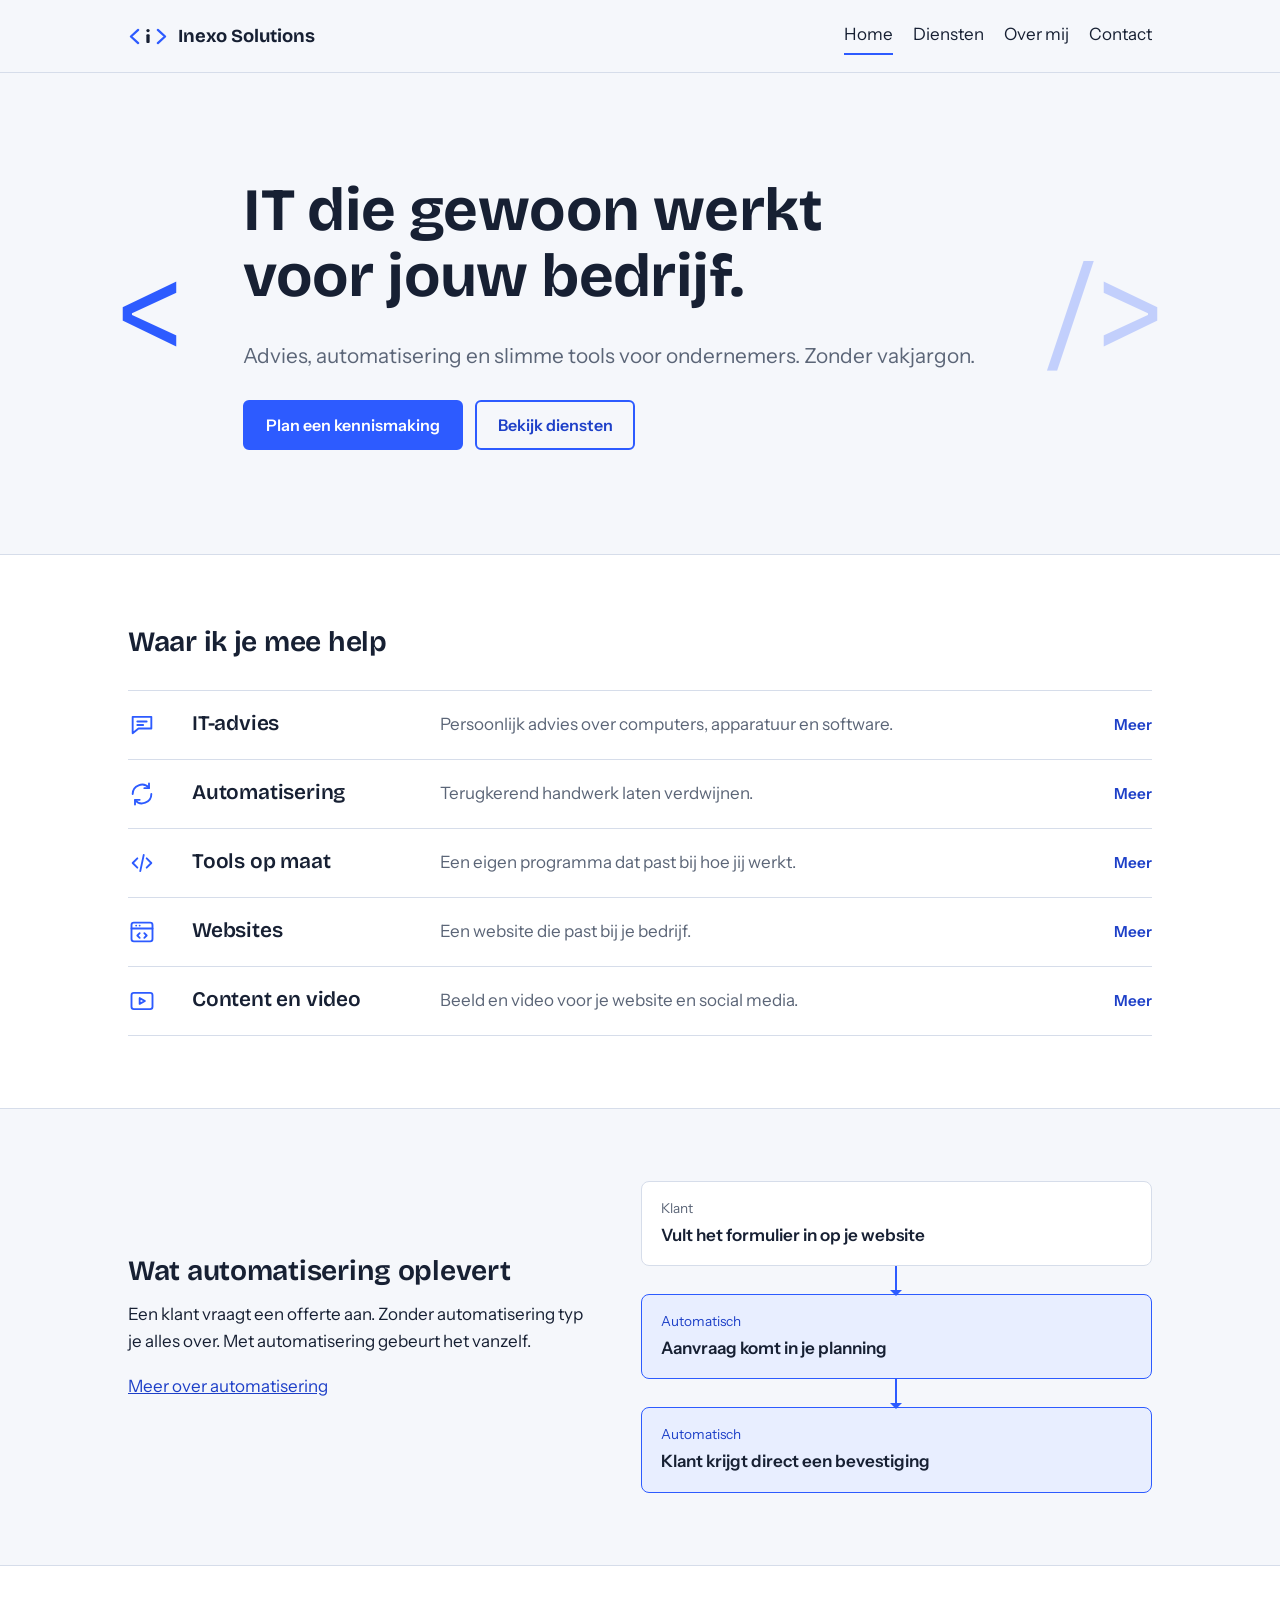
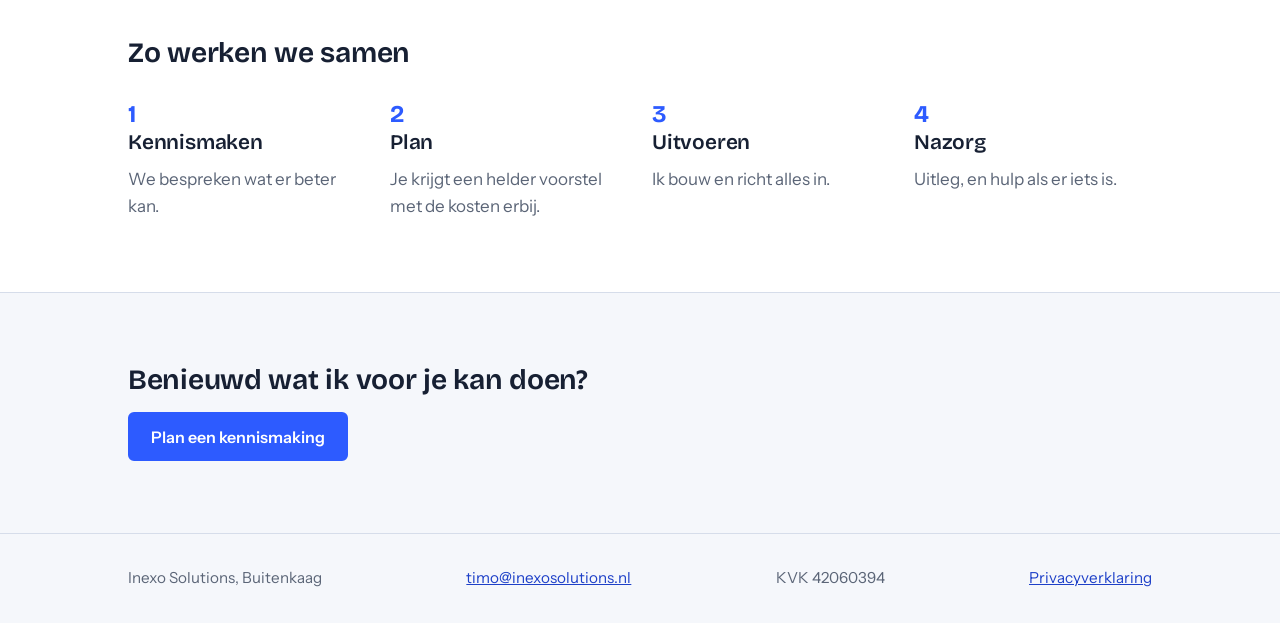
==== commit 4eb37644: "Rewrite services: honest IT-advies, Tools op maat, Websites Co-Authored-By: Claude Opus 5.5 <noreply" ====
--- a/index.html
+++ b/index.html
@@ -3,11 +3,11 @@
 <head>
   <meta charset="utf-8">
   <meta name="viewport" content="width=device-width, initial-scale=1">
-  <title>Inexo Solutions | IT, automatisering en AI voor ondernemers</title>
-  <meta name="description" content="Inexo Solutions helpt ondernemers met IT-advies, automatisering, AI-tools en websites.">
+  <title>Inexo Solutions | IT, automatisering en maatwerk voor ondernemers</title>
+  <meta name="description" content="Inexo Solutions helpt ondernemers met IT-advies, automatisering, tools op maat en websites.">
   <meta property="og:type" content="website">
-  <meta property="og:title" content="Inexo Solutions | IT, automatisering en AI voor ondernemers">
-  <meta property="og:description" content="Inexo Solutions helpt ondernemers met IT-advies, automatisering, AI-tools en websites.">
+  <meta property="og:title" content="Inexo Solutions | IT, automatisering en maatwerk voor ondernemers">
+  <meta property="og:description" content="Inexo Solutions helpt ondernemers met IT-advies, automatisering, tools op maat en websites.">
   <meta property="og:url" content="https://inexo-solutions.netlify.app/">
   <meta property="og:image" content="https://inexo-solutions.netlify.app/assets/og-image.png">
   <meta property="og:locale" content="nl_NL">
@@ -50,7 +50,7 @@
             <a class="service-link" href="/diensten.html#it-advies">
               <svg class="icon" viewBox="0 0 24 24" aria-hidden="true" fill="none" stroke="currentColor" stroke-width="1.6" stroke-linecap="round" stroke-linejoin="round"><path d="M4 5h16v10H9l-5 4z"/><path d="M8 9h8M8 12h5"/></svg>
               <h3>IT-advies</h3>
-              <p>Een eerlijk advies over je systemen, software en beveiliging.</p>
+              <p>Persoonlijk advies over computers, apparatuur en software.</p>
             </a>
           </li>
           <li>
@@ -61,17 +61,17 @@
             </a>
           </li>
           <li>
-            <a class="service-link" href="/diensten.html#ai-tools">
-              <svg class="icon" viewBox="0 0 24 24" aria-hidden="true" fill="none" stroke="currentColor" stroke-width="1.6" stroke-linecap="round" stroke-linejoin="round"><path d="M12 3l1.8 5.2L19 10l-5.2 1.8L12 17l-1.8-5.2L5 10l5.2-1.8z"/><path d="M19 16l.7 2.3L22 19l-2.3.7L19 22l-.7-2.3L16 19l2.3-.7z"/></svg>
-              <h3>AI-tools</h3>
-              <p>AI inzetten waar het echt tijd scheelt.</p>
+            <a class="service-link" href="/diensten.html#tools-op-maat">
+              <svg class="icon" viewBox="0 0 24 24" aria-hidden="true" fill="none" stroke="currentColor" stroke-width="1.6" stroke-linecap="round" stroke-linejoin="round"><path d="M8 8l-4 4 4 4M16 8l4 4-4 4M13.5 5l-3 14"/></svg>
+              <h3>Tools op maat</h3>
+              <p>Een eigen programma dat past bij hoe jij werkt.</p>
             </a>
           </li>
           <li>
-            <a class="service-link" href="/diensten.html#apps-en-websites">
+            <a class="service-link" href="/diensten.html#websites">
               <svg class="icon" viewBox="0 0 24 24" aria-hidden="true" fill="none" stroke="currentColor" stroke-width="1.6" stroke-linecap="round" stroke-linejoin="round"><rect x="3" y="4" width="18" height="16" rx="2"/><path d="M3 9h18M7 6.5h.01M10 6.5h.01"/><path d="M10 13l-2 2 2 2M14 13l2 2-2 2"/></svg>
-              <h3>Apps en websites</h3>
-              <p>Een website of kleine app die doet wat je nodig hebt.</p>
+              <h3>Websites</h3>
+              <p>Een website die past bij je bedrijf.</p>
             </a>
           </li>
           <li>
